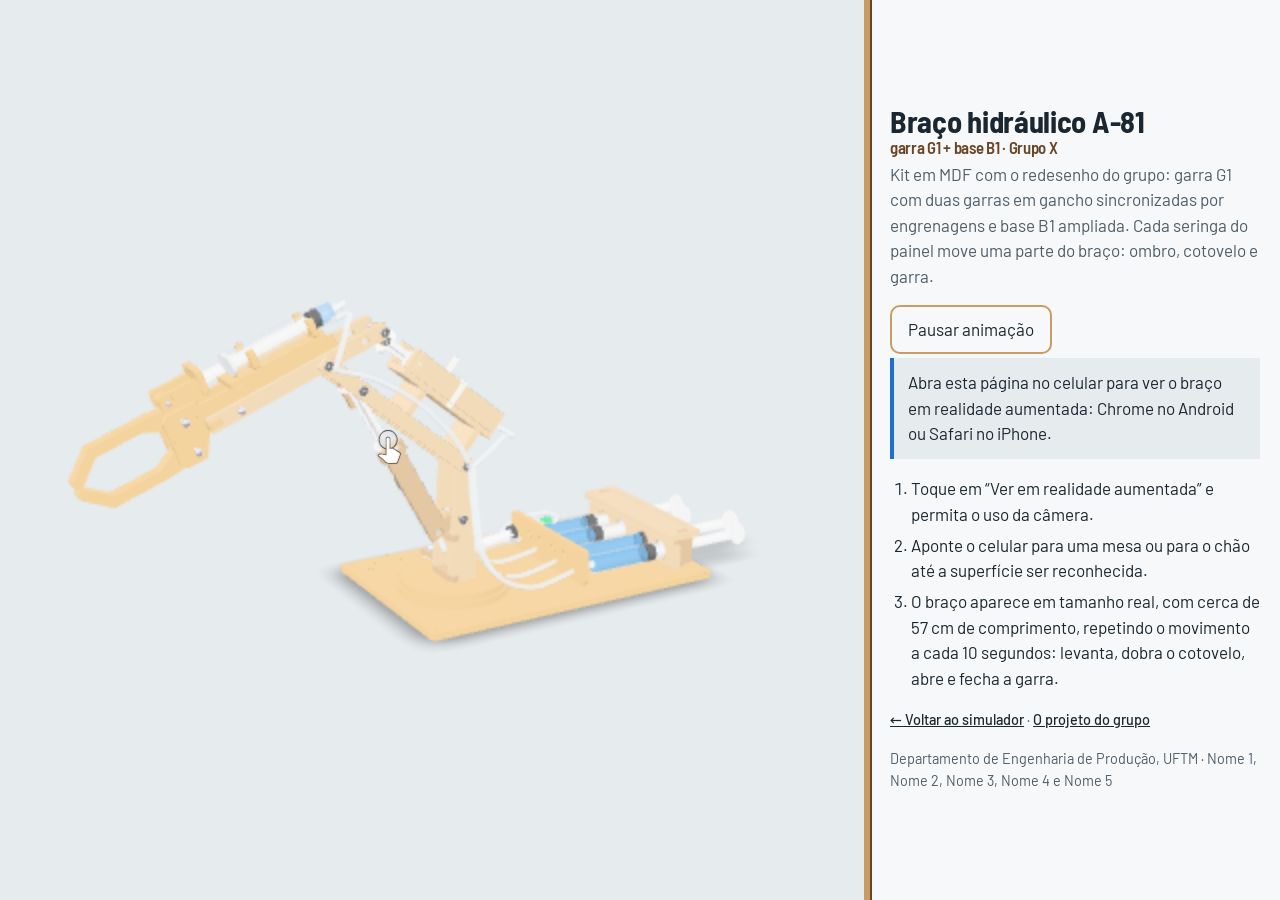
==== ar.html @ c61bc05b "Add files via upload" ====
<!doctype html>
<html lang="pt-BR">
<head>
  <meta charset="utf-8">
  <meta name="viewport" content="width=device-width, initial-scale=1, viewport-fit=cover">
  <title>Braço hidráulico A-81 · garra G1 + base B1 · realidade aumentada</title>
  <meta name="description" content="Modelo 3D animado do braço hidráulico A-81 com a garra G1 e a base B1 do grupo, para ver em realidade aumentada, em tamanho real, no Android e no iPhone.">
  <link rel="preconnect" href="https://fonts.googleapis.com">
  <link rel="preconnect" href="https://fonts.gstatic.com" crossorigin>
  <link href="https://fonts.googleapis.com/css2?family=Barlow+Semi+Condensed:wght@600;700&family=Barlow:wght@400;500&display=swap" rel="stylesheet">
  <script type="module" src="model-viewer.min.js"></script>
  <style>
    :root {
      color-scheme: light;
      --fundo: #e6ebee;
      --painel: #f6f8f9;
      --texto: #1b2730;
      --texto-suave: #4e5d68;
      --mdf: #c99c63;
      --queimado: #6b4426;
      --agua: #1f6fd1;
      --agua-texto: #ffffff;
      --foco: #f0a400;
    }
    @media (prefers-color-scheme: dark) {
      :root {
        color-scheme: dark;
        --fundo: #142029;
        --painel: #1b2934;
        --texto: #e6ecf0;
        --texto-suave: #a3b3be;
        --mdf: #d3a872;
        --queimado: #8a5a34;
        --agua: #4d94ea;
        --agua-texto: #0d1a26;
        --foco: #ffc23d;
      }
    }
    * { box-sizing: border-box; }
    html, body { margin: 0; height: 100%; }
    body {
      background: var(--fundo);
      color: var(--texto);
      font-family: "Barlow", system-ui, -apple-system, "Segoe UI", Roboto, sans-serif;
      font-size: 1.0625rem;
      line-height: 1.5;
      display: flex;
      flex-direction: column;
      padding-top: env(safe-area-inset-top, 0px);
      padding-bottom: env(safe-area-inset-bottom, 0px);
    }
    model-viewer {
      flex: 1 1 auto;
      width: 100%;
      min-height: 55vh;
      background: transparent;
      --poster-color: transparent;
      --progress-bar-color: var(--agua);
    }
    .painel {
      background: var(--painel);
      border-top: 6px solid var(--mdf);
      box-shadow: inset 0 2px 0 var(--queimado);
      padding: 1.25rem 1.25rem 1.5rem;
    }
    .conteudo { max-width: 34rem; margin: 0 auto; }
    h1 {
      font-family: "Barlow Semi Condensed", "Barlow", system-ui, sans-serif;
      font-weight: 700;
      font-size: 1.9rem;
      line-height: 1.1;
      margin: 0 0 0.35rem;
      letter-spacing: -0.01em;
    }
    .resumo { margin: 0 0 1rem; color: var(--texto-suave); }
    .acoes { display: flex; gap: 0.75rem; flex-wrap: wrap; align-items: center; }
    button {
      font: inherit;
      border-radius: 10px;
      cursor: pointer;
      min-height: 48px;
    }
    button:focus-visible { outline: 3px solid var(--foco); outline-offset: 2px; }
    #botao-ra {
      flex: 1 1 14rem;
      font-family: "Barlow Semi Condensed", "Barlow", system-ui, sans-serif;
      font-weight: 700;
      font-size: 1.2rem;
      background: var(--agua);
      color: var(--agua-texto);
      border: 0;
      padding: 0.8rem 1.2rem;
    }
    #botao-animacao {
      background: transparent;
      color: var(--texto);
      border: 2px solid var(--mdf);
      padding: 0.6rem 1rem;
    }
    ol { margin: 1.1rem 0 0; padding-left: 1.3rem; }
    li { margin-bottom: 0.35rem; }
    #aviso-desktop {
      display: none;
      margin: 0.25rem 0 0;
      padding: 0.75rem 0.9rem;
      border-left: 4px solid var(--agua);
      background: var(--fundo);
    }
    .credito { margin: 1.1rem 0 0; font-size: 0.9rem; color: var(--texto-suave); }
    .credito a { color: var(--texto); font-weight: 500; }
    @media (min-width: 900px) {
      body { flex-direction: row; }
      model-viewer { min-height: 100vh; }
      .painel {
        flex: 0 0 26rem;
        border-top: 0;
        border-left: 6px solid var(--mdf);
        box-shadow: inset 2px 0 0 var(--queimado);
        display: flex;
        align-items: center;
      }
    }
  </style>
</head>
<body>
  <model-viewer id="braco"
    src="BracoRA.glb"
    ios-src="BracoRA.usdz"
    alt="Braço hidráulico de MDF acionado por seringas, com garra em gancho G1, em movimento"
    ar
    ar-modes="webxr scene-viewer quick-look"
    ar-scale="fixed"
    ar-placement="floor"
    camera-controls
    touch-action="pan-y"
    autoplay
    camera-orbit="-40deg 72deg auto"
    shadow-intensity="1"
    environment-image="neutral"
    exposure="1">
  </model-viewer>

  <section class="painel">
    <div class="conteudo">
      <h1>Braço hidráulico A-81 <small style="display:block;font-size:.55em;font-weight:600;color:var(--queimado)">garra G1 + base B1 · <span id="nome-grupo"></span></small></h1>
      <p class="resumo">Kit em MDF com o redesenho do grupo: garra G1 com duas garras em gancho sincronizadas por engrenagens e base B1 ampliada. Cada seringa do painel move uma parte do braço: ombro, cotovelo e garra.</p>

      <div class="acoes">
        <button id="botao-ra" type="button" hidden>Ver em realidade aumentada</button>
        <button id="botao-animacao" type="button" aria-pressed="false">Pausar animação</button>
      </div>
      <p id="aviso-desktop">Abra esta página no celular para ver o braço em realidade aumentada: Chrome no Android ou Safari no iPhone.</p>

      <ol>
        <li>Toque em “Ver em realidade aumentada” e permita o uso da câmera.</li>
        <li>Aponte o celular para uma mesa ou para o chão até a superfície ser reconhecida.</li>
        <li>O braço aparece em tamanho real, com cerca de 57 cm de comprimento, repetindo o movimento a cada 10 segundos: levanta, dobra o cotovelo, abre e fecha a garra.</li>
      </ol>

      <p class="credito"><a href="index.html">← Voltar ao simulador</a> · <a href="projeto.html">O projeto do grupo</a></p>
      <p class="credito">Departamento de Engenharia de Produção, UFTM · <span id="integrantes"></span></p>
    </div>
  </section>

  <script src="grupo.js"></script>
  <script>
    document.getElementById("nome-grupo").textContent = GRUPO.nome;
    document.getElementById("integrantes").textContent = GRUPO.integrantes;
  </script>
  <script type="module">
    const mv = document.getElementById("braco");
    const botaoRA = document.getElementById("botao-ra");
    const botaoAnim = document.getElementById("botao-animacao");
    const aviso = document.getElementById("aviso-desktop");

    const reduzirMovimento = window.matchMedia("(prefers-reduced-motion: reduce)").matches;

    function atualizarBotaoAnimacao() {
      const pausado = mv.paused;
      botaoAnim.textContent = pausado ? "Reproduzir animação" : "Pausar animação";
      botaoAnim.setAttribute("aria-pressed", String(pausado));
    }

    mv.addEventListener("load", () => {
      if (reduzirMovimento) mv.pause();
      atualizarBotaoAnimacao();
      if (mv.canActivateAR) {
        botaoRA.hidden = false;
      } else {
        aviso.style.display = "block";
      }
    });

    botaoRA.addEventListener("click", () => mv.activateAR());

    botaoAnim.addEventListener("click", () => {
      if (mv.paused) { mv.play(); } else { mv.pause(); }
      atualizarBotaoAnimacao();
    });

    mv.addEventListener("ar-status", (e) => {
      if (e.detail.status === "failed") {
        aviso.textContent = "Não foi possível abrir a realidade aumentada neste aparelho. Atualize o navegador ou o Google Play Services para RA e tente de novo.";
        aviso.style.display = "block";
      }
    });
  </script>
</body>
</html>
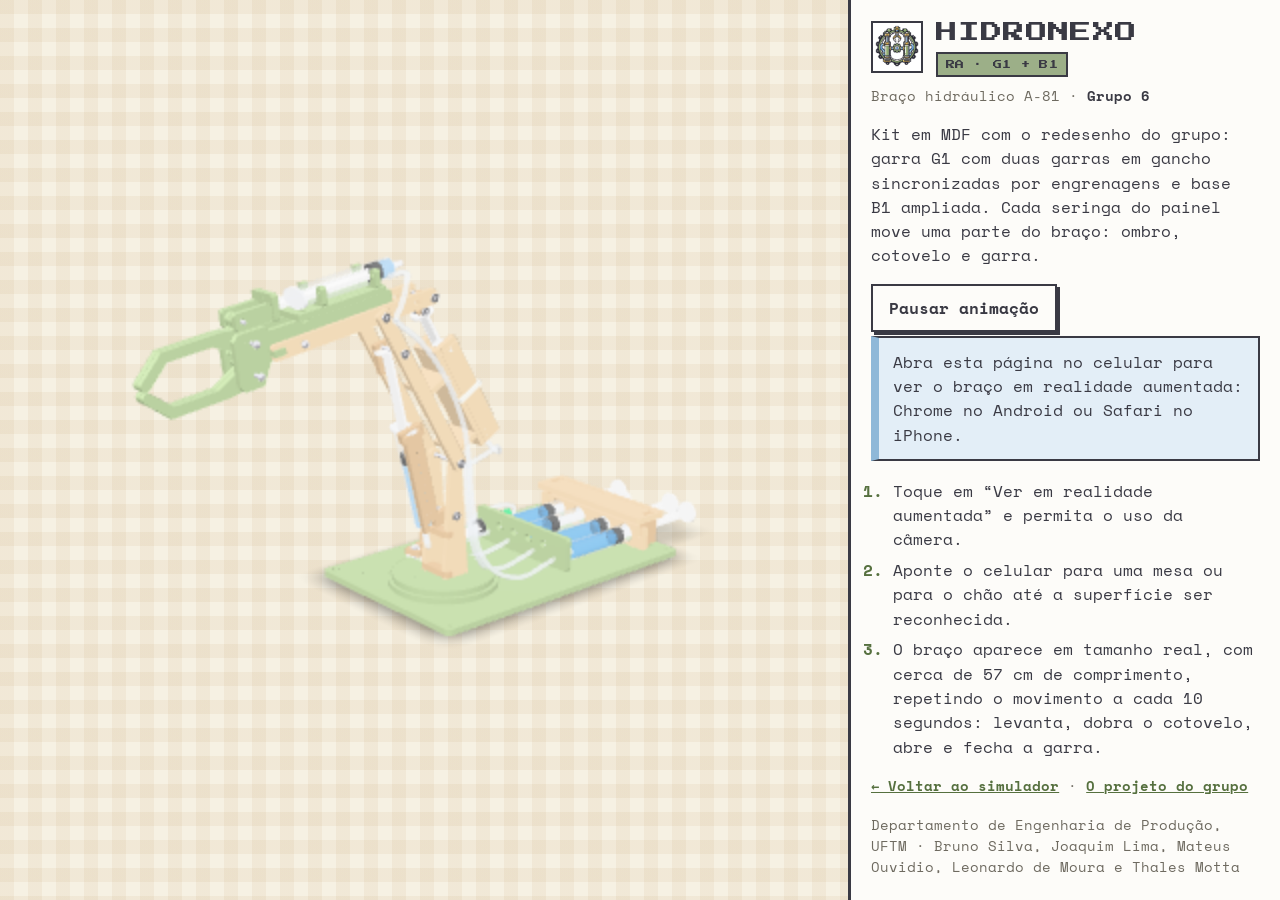
==== commit 4431aca5: "Add files via upload" ====
--- a/ar.html
+++ b/ar.html
@@ -3,47 +3,22 @@
 <head>
   <meta charset="utf-8">
   <meta name="viewport" content="width=device-width, initial-scale=1, viewport-fit=cover">
-  <title>Braço hidráulico A-81 · garra G1 + base B1 · realidade aumentada</title>
-  <meta name="description" content="Modelo 3D animado do braço hidráulico A-81 com a garra G1 e a base B1 do grupo, para ver em realidade aumentada, em tamanho real, no Android e no iPhone.">
-  <link rel="preconnect" href="https://fonts.googleapis.com">
-  <link rel="preconnect" href="https://fonts.gstatic.com" crossorigin>
-  <link href="https://fonts.googleapis.com/css2?family=Barlow+Semi+Condensed:wght@600;700&family=Barlow:wght@400;500&display=swap" rel="stylesheet">
+  <title>Hidronexo · realidade aumentada</title>
+  <meta name="description" content="Hidronexo: modelo 3D animado do braço hidráulico A-81 com a garra G1 e a base B1 do grupo, para ver em realidade aumentada, em tamanho real, no Android e no iPhone.">
+  <meta name="theme-color" content="#f6f1e3">
+  <link rel="icon" type="image/png" href="favicon.png">
+  <link rel="apple-touch-icon" href="apple-touch-icon.png">
+  <link rel="stylesheet" href="hidronexo.css">
   <script type="module" src="model-viewer.min.js"></script>
   <style>
-    :root {
-      color-scheme: light;
-      --fundo: #e6ebee;
-      --painel: #f6f8f9;
-      --texto: #1b2730;
-      --texto-suave: #4e5d68;
-      --mdf: #c99c63;
-      --queimado: #6b4426;
-      --agua: #1f6fd1;
-      --agua-texto: #ffffff;
-      --foco: #f0a400;
-    }
-    @media (prefers-color-scheme: dark) {
-      :root {
-        color-scheme: dark;
-        --fundo: #142029;
-        --painel: #1b2934;
-        --texto: #e6ecf0;
-        --texto-suave: #a3b3be;
-        --mdf: #d3a872;
-        --queimado: #8a5a34;
-        --agua: #4d94ea;
-        --agua-texto: #0d1a26;
-        --foco: #ffc23d;
-      }
-    }
+    :root { color-scheme: light; }
     * { box-sizing: border-box; }
     html, body { margin: 0; height: 100%; }
     body {
-      background: var(--fundo);
-      color: var(--texto);
-      font-family: "Barlow", system-ui, -apple-system, "Segoe UI", Roboto, sans-serif;
-      font-size: 1.0625rem;
-      line-height: 1.5;
+      color: var(--hx-tinta);
+      font-family: var(--hx-mono);
+      font-size: 0.98rem;
+      line-height: 1.55;
       display: flex;
       flex-direction: column;
       padding-top: env(safe-area-inset-top, 0px);
@@ -55,74 +30,47 @@
       min-height: 55vh;
       background: transparent;
       --poster-color: transparent;
-      --progress-bar-color: var(--agua);
+      --progress-bar-color: var(--hx-verde-esc);
     }
     .painel {
-      background: var(--painel);
-      border-top: 6px solid var(--mdf);
-      box-shadow: inset 0 2px 0 var(--queimado);
+      background: var(--hx-cartao);
+      border-top: 3px solid var(--hx-tinta);
       padding: 1.25rem 1.25rem 1.5rem;
     }
     .conteudo { max-width: 34rem; margin: 0 auto; }
-    h1 {
-      font-family: "Barlow Semi Condensed", "Barlow", system-ui, sans-serif;
-      font-weight: 700;
-      font-size: 1.9rem;
-      line-height: 1.1;
-      margin: 0 0 0.35rem;
-      letter-spacing: -0.01em;
-    }
-    .resumo { margin: 0 0 1rem; color: var(--texto-suave); }
+    .marca { display: flex; align-items: center; gap: 0.8rem; margin: 0 0 0.6rem; }
+    .marca img { width: 52px; height: 52px; border: 2px solid var(--hx-tinta); background: #fff; padding: 2px; flex: none; }
+    h1 { font-family: var(--hx-pixel); font-weight: 400; font-size: 1.35rem; line-height: 1.3; margin: 0; letter-spacing: .02em; text-transform: uppercase; }
+    .sub { margin: 0 0 0.9rem; font-size: 0.85rem; color: var(--hx-suave); }
+    .sub b { color: var(--hx-tinta); }
+    .resumo { margin: 0 0 1rem; }
     .acoes { display: flex; gap: 0.75rem; flex-wrap: wrap; align-items: center; }
     button {
-      font: inherit;
-      border-radius: 10px;
-      cursor: pointer;
-      min-height: 48px;
+      font: inherit; font-weight: 700; cursor: pointer; min-height: 48px; border-radius: 0;
+      border: 2px solid var(--hx-tinta); color: var(--hx-tinta); box-shadow: 3px 3px 0 var(--hx-tinta);
     }
-    button:focus-visible { outline: 3px solid var(--foco); outline-offset: 2px; }
-    #botao-ra {
-      flex: 1 1 14rem;
-      font-family: "Barlow Semi Condensed", "Barlow", system-ui, sans-serif;
-      font-weight: 700;
-      font-size: 1.2rem;
-      background: var(--agua);
-      color: var(--agua-texto);
-      border: 0;
-      padding: 0.8rem 1.2rem;
+    button:active { transform: translate(2px, 2px); box-shadow: 1px 1px 0 var(--hx-tinta); }
+    button:focus-visible { outline: 3px solid var(--hx-azul-esc); outline-offset: 3px; }
+    #botao-ra { flex: 1 1 14rem; font-family: var(--hx-pixel); font-weight: 400; font-size: 0.72rem; line-height: 1.6; background: var(--hx-azul); padding: 0.8rem 1rem; }
+    #botao-animacao { background: var(--hx-cartao); padding: 0.6rem 1rem; }
+    #botao-animacao:hover { background: var(--hx-verde-cl); }
+    ol { margin: 1.1rem 0 0; padding-left: 1.4rem; }
+    li { margin-bottom: 0.4rem; }
+    li::marker { color: var(--hx-verde-esc); font-weight: 700; }
+    #aviso-desktop {
+      display: none; margin: 0.25rem 0 0; padding: 0.75rem 0.9rem;
+      border: 2px solid var(--hx-tinta); border-left-width: 8px; border-left-color: var(--hx-azul); background: var(--hx-azul-cl);
     }
-    #botao-animacao {
-      background: transparent;
-      color: var(--texto);
-      border: 2px solid var(--mdf);
-      padding: 0.6rem 1rem;
-    }
-    ol { margin: 1.1rem 0 0; padding-left: 1.3rem; }
-    li { margin-bottom: 0.35rem; }
-    #aviso-desktop {
-      display: none;
-      margin: 0.25rem 0 0;
-      padding: 0.75rem 0.9rem;
-      border-left: 4px solid var(--agua);
-      background: var(--fundo);
-    }
-    .credito { margin: 1.1rem 0 0; font-size: 0.9rem; color: var(--texto-suave); }
-    .credito a { color: var(--texto); font-weight: 500; }
+    .credito { margin: 1.1rem 0 0; font-size: 0.85rem; color: var(--hx-suave); }
+    .credito a { color: var(--hx-verde-esc); font-weight: 700; }
     @media (min-width: 900px) {
       body { flex-direction: row; }
       model-viewer { min-height: 100vh; }
-      .painel {
-        flex: 0 0 26rem;
-        border-top: 0;
-        border-left: 6px solid var(--mdf);
-        box-shadow: inset 2px 0 0 var(--queimado);
-        display: flex;
-        align-items: center;
-      }
+      .painel { flex: 0 0 27rem; border-top: 0; border-left: 3px solid var(--hx-tinta); display: flex; align-items: center; }
     }
   </style>
 </head>
-<body>
+<body class="hx-xadrez">
   <model-viewer id="braco"
     src="BracoRA.glb"
     ios-src="BracoRA.usdz"
@@ -142,7 +90,8 @@
 
   <section class="painel">
     <div class="conteudo">
-      <h1>Braço hidráulico A-81 <small style="display:block;font-size:.55em;font-weight:600;color:var(--queimado)">garra G1 + base B1 · <span id="nome-grupo"></span></small></h1>
+      <div class="marca"><img src="logo.png" alt="Logo Hidronexo" width="52" height="52"><div><h1>Hidronexo</h1><span class="hx-lvl" style="margin-top:6px">RA · G1 + B1</span></div></div>
+      <p class="sub">Braço hidráulico A-81 · <b id="nome-grupo"></b></p>
       <p class="resumo">Kit em MDF com o redesenho do grupo: garra G1 com duas garras em gancho sincronizadas por engrenagens e base B1 ampliada. Cada seringa do painel move uma parte do braço: ombro, cotovelo e garra.</p>
 
       <div class="acoes">
--- a/hidronexo.css
+++ b/hidronexo.css
@@ -0,0 +1,23 @@
+/* Hidronexo · identidade visual (fontes Press Start 2P e Space Mono, licença SIL OFL) */
+@font-face{font-family:'Press Start 2P';font-weight:400;font-style:normal;font-display:swap;src:url([data-uri]) format('woff2');}
+@font-face{font-family:'Space Mono';font-weight:400;font-style:normal;font-display:swap;src:url([data-uri]) format('woff2');}
+@font-face{font-family:'Space Mono';font-weight:700;font-style:normal;font-display:swap;src:url([data-uri]) format('woff2');}
+:root{
+  --hx-tinta:#3a3a44; --hx-suave:#6e6a60;
+  --hx-bege:#f6f1e3; --hx-bege-2:#f1e9d6; --hx-bege-3:#ece2ca; --hx-cartao:#fdfcf9;
+  --hx-verde:#9caf88; --hx-verde-esc:#56703f; --hx-verde-cl:#e0eadf;
+  --hx-azul:#8fb8d8; --hx-azul-esc:#3f7fb5; --hx-azul-cl:#e3eef7;
+  --hx-ouro:#c9a86a;
+  --hx-pixel:'Press Start 2P',ui-monospace,monospace;
+  --hx-mono:'Space Mono',ui-monospace,SFMono-Regular,Menlo,monospace;
+}
+.hx-xadrez{background-color:var(--hx-bege);
+  background-image:linear-gradient(90deg,rgba(196,160,105,.1) 50%,transparent 50%),linear-gradient(rgba(196,160,105,.1) 50%,transparent 50%);
+  background-size:28px 28px;}
+.hx-xadrez-verde{background-color:#eaf3ec;
+  background-image:linear-gradient(90deg,rgba(120,150,110,.12) 50%,transparent 50%),linear-gradient(rgba(120,150,110,.12) 50%,transparent 50%);
+  background-size:28px 28px;}
+.hx-lvl{display:inline-block;font-family:var(--hx-pixel);font-size:9px;line-height:1;letter-spacing:.04em;
+  padding:6px 8px;background:var(--hx-verde);color:var(--hx-tinta);border:2px solid var(--hx-tinta);vertical-align:middle;white-space:nowrap}
+.hx-lvl.azul{background:var(--hx-azul)} .hx-lvl.ouro{background:var(--hx-ouro)}
+.hx-logo{image-rendering:pixelated}
